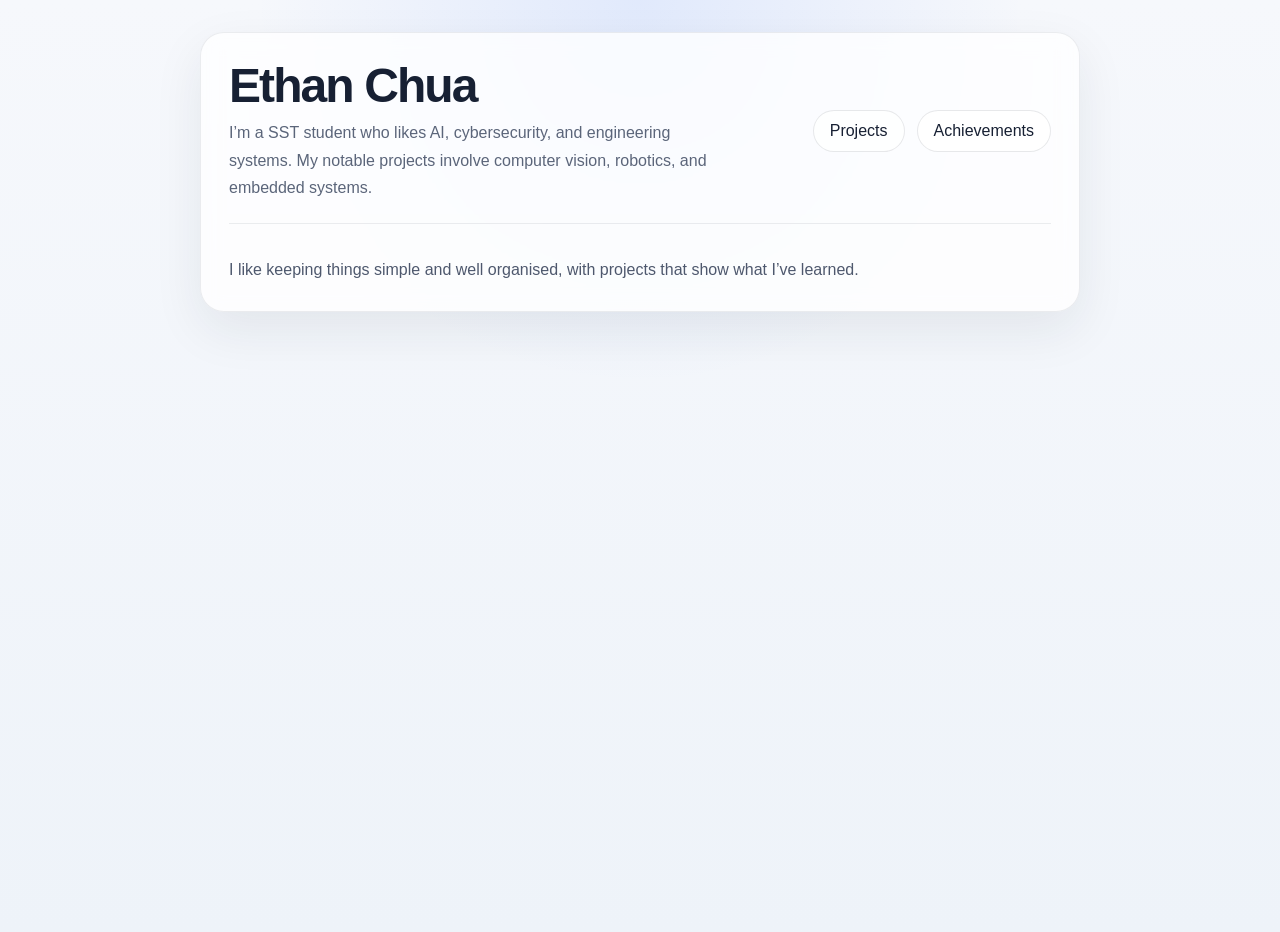
==== index.html @ 75c210fb "Add files via upload" ====
<!DOCTYPE html>
<html>
<head>
  <meta charset="utf-8">
  <meta name="viewport" content="width=device-width, initial-scale=1">
  <title>Ethan Portfolio</title>
  <link rel="stylesheet" href="style.css">
</head>

<body>
  <div class="container">

    <header class="site-header">
      <div class="brand">
        <h1>Ethan Chua</h1>
        <p>
          I’m a SST student who likes AI, cybersecurity, and engineering systems.
          My notable projects involve computer vision, robotics, and embedded systems.
        </p>
      </div>

      <nav class="nav-links" aria-label="Primary">
        <a href="projects.html">Projects</a>
        <a href="achievements.html">Achievements</a>
      </nav>
    </header>

    <div class="hero">
      <p>
        I like keeping things simple and well organised, with projects that show what I’ve learned.
      </p>
    </div>

  </div>
</body>
</html>
---- style.css ----
* {
  box-sizing: border-box;
}

body {
  margin: 0;
  min-height: 100vh;
  font-family: "Helvetica Neue", Arial, sans-serif;
  color: #172033;
  background:
    radial-gradient(circle at top, rgba(72, 128, 255, 0.12), transparent 34%),
    linear-gradient(180deg, #f6f8fc 0%, #eef3f9 100%);
}

a {
  color: inherit;
  text-decoration: none;
}

.container {
  width: min(880px, calc(100% - 32px));
  margin: 32px auto;
  padding: 28px;
  background: rgba(255, 255, 255, 0.78);
  border: 1px solid rgba(23, 32, 51, 0.08);
  border-radius: 24px;
  box-shadow: 0 18px 50px rgba(23, 32, 51, 0.08);
  backdrop-filter: blur(10px);
}

.site-header {
  display: flex;
  justify-content: space-between;
  align-items: center;
  gap: 20px;
  padding-bottom: 22px;
  border-bottom: 1px solid rgba(23, 32, 51, 0.08);
  margin-bottom: 28px;
}

.brand h1,
h1 {
  margin: 0;
  font-size: clamp(2rem, 4vw, 3rem);
  letter-spacing: -0.04em;
  line-height: 1.05;
}

.brand p {
  margin: 8px 0 0;
  max-width: 54ch;
  color: #5b657a;
  line-height: 1.7;
}

.nav-links,
.links {
  display: flex;
  flex-wrap: wrap;
  gap: 12px;
}

.nav-links a,
.links a {
  display: inline-flex;
  align-items: center;
  justify-content: center;
  min-height: 42px;
  padding: 0 16px;
  border-radius: 999px;
  border: 1px solid rgba(23, 32, 51, 0.1);
  background: rgba(255, 255, 255, 0.72);
  color: #172033;
  transition: transform 180ms ease, box-shadow 180ms ease, border-color 180ms ease, background-color 180ms ease;
}

.nav-links a:hover,
.links a:hover {
  transform: translateY(-2px);
  border-color: rgba(72, 128, 255, 0.28);
  box-shadow: 0 10px 24px rgba(72, 128, 255, 0.14);
  background: #ffffff;
}

.hero,
.content-block {
  padding: 4px 0 0;
}

.hero p,
p {
  margin: 0;
  font-size: 1rem;
  line-height: 1.7;
  color: #4e586d;
}

.links {
  margin-top: 28px;
}

.section-title {
  margin: 28px 0 14px;
  font-size: 1.05rem;
  letter-spacing: 0.02em;
  text-transform: uppercase;
  color: #5b657a;
}

.card-grid {
  display: grid;
  gap: 16px;
}

.card {
  padding: 20px;
  border-radius: 18px;
  background: rgba(255, 255, 255, 0.82);
  border: 1px solid rgba(23, 32, 51, 0.08);
  box-shadow: 0 10px 26px rgba(23, 32, 51, 0.05);
}

.card h3 {
  margin: 0 0 10px;
  font-size: 1.05rem;
  color: #172033;
}

.meta-list {
  display: grid;
  gap: 10px;
}

.meta-list p + p {
  margin-top: 0;
}

@media (max-width: 720px) {
  .container {
    margin: 16px auto;
    padding: 20px;
    border-radius: 20px;
  }

  .site-header {
    flex-direction: column;
    align-items: flex-start;
  }

  .nav-links,
  .links {
    width: 100%;
  }

  .nav-links a,
  .links a {
    flex: 1 1 auto;
  }
}
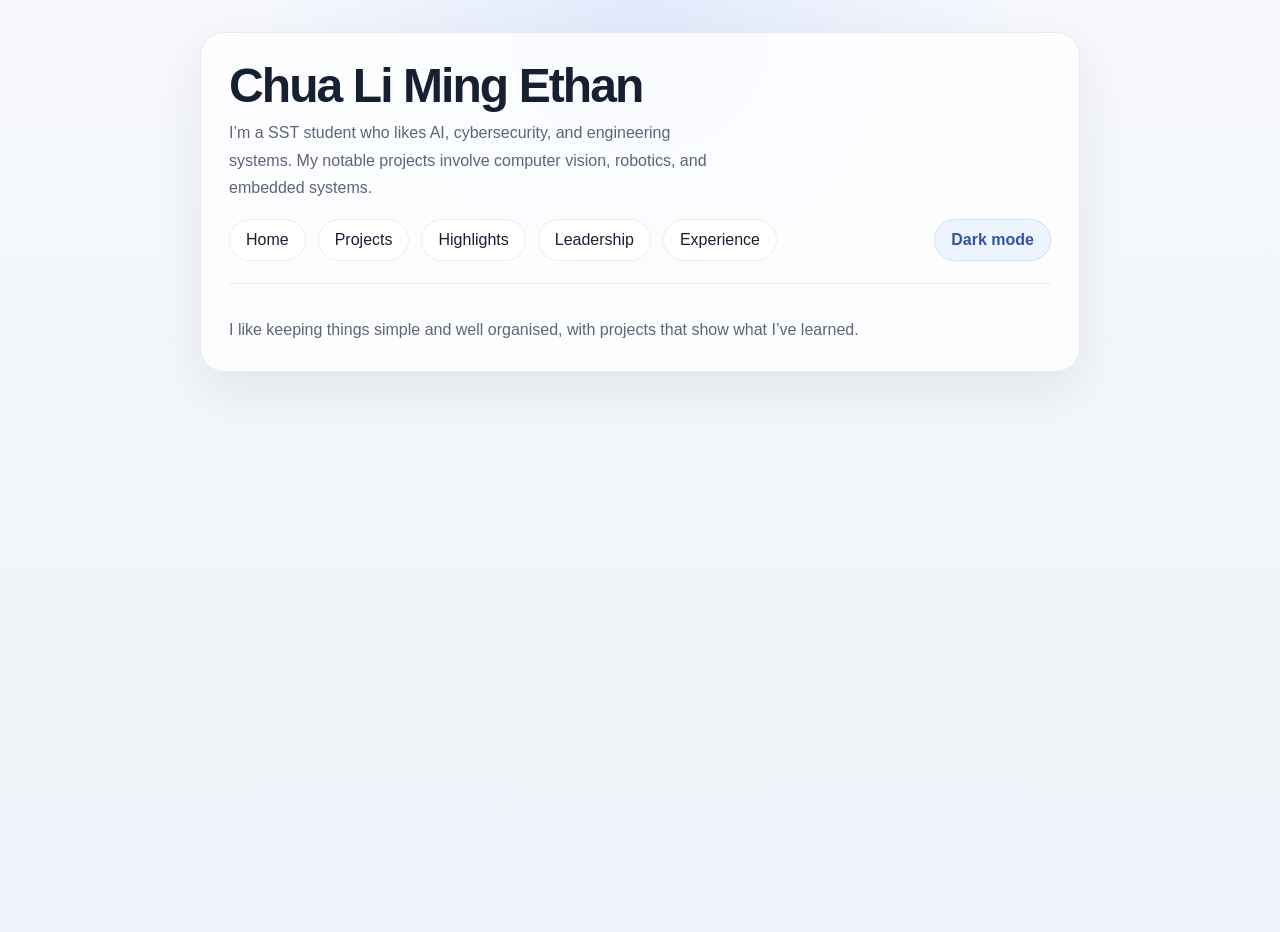
==== commit 7d3d537e: "Add files via upload" ====
--- a/index.html
+++ b/index.html
@@ -12,17 +12,24 @@
 
     <header class="site-header">
       <div class="brand">
-        <h1>Ethan Chua</h1>
+        <h1>Chua Li Ming Ethan</h1>
         <p>
           I’m a SST student who likes AI, cybersecurity, and engineering systems.
           My notable projects involve computer vision, robotics, and embedded systems.
         </p>
       </div>
 
-      <nav class="nav-links" aria-label="Primary">
-        <a href="projects.html">Projects</a>
-        <a href="achievements.html">Achievements</a>
-      </nav>
+      <div class="header-tools">
+        <nav class="nav-links" aria-label="Primary">
+          <a href="index.html">Home</a>
+          <a href="projects.html">Projects</a>
+          <a href="achievements.html">Highlights</a>
+          <a href="leadership.html">Leadership</a>
+          <a href="experience.html">Experience</a>
+        </nav>
+
+        <button class="theme-toggle" type="button" data-theme-toggle>Dark mode</button>
+      </div>
     </header>
 
     <div class="hero">
@@ -32,5 +39,6 @@
     </div>
 
   </div>
+  <script src="script.js"></script>
 </body>
 </html>
--- a/style.css
+++ b/style.css
@@ -1,3 +1,39 @@
+:root {
+  color-scheme: light;
+  --page-bg:
+    radial-gradient(circle at top, rgba(72, 128, 255, 0.12), transparent 34%),
+    linear-gradient(180deg, #f6f8fc 0%, #eef3f9 100%);
+  --surface: rgba(255, 255, 255, 0.78);
+  --surface-strong: rgba(255, 255, 255, 0.88);
+  --text: #172033;
+  --muted: #5b657a;
+  --muted-strong: #6a7489;
+  --border: rgba(23, 32, 51, 0.08);
+  --shadow: rgba(23, 32, 51, 0.08);
+  --accent: #3353a4;
+  --accent-soft: rgba(72, 128, 255, 0.08);
+  --accent-border: rgba(72, 128, 255, 0.18);
+  --accent-glow: rgba(72, 128, 255, 0.14);
+}
+
+body[data-theme="dark"] {
+  color-scheme: dark;
+  --page-bg:
+    radial-gradient(circle at top, rgba(104, 142, 255, 0.14), transparent 34%),
+    linear-gradient(180deg, #0f1421 0%, #151c2d 100%);
+  --surface: rgba(18, 24, 37, 0.78);
+  --surface-strong: rgba(18, 24, 37, 0.9);
+  --text: #eef2ff;
+  --muted: #b1b9d0;
+  --muted-strong: #9fa8c0;
+  --border: rgba(255, 255, 255, 0.1);
+  --shadow: rgba(0, 0, 0, 0.28);
+  --accent: #9fb4ff;
+  --accent-soft: rgba(104, 142, 255, 0.14);
+  --accent-border: rgba(159, 180, 255, 0.22);
+  --accent-glow: rgba(104, 142, 255, 0.18);
+}
+
 * {
   box-sizing: border-box;
 }
@@ -6,10 +42,9 @@
   margin: 0;
   min-height: 100vh;
   font-family: "Helvetica Neue", Arial, sans-serif;
-  color: #172033;
-  background:
-    radial-gradient(circle at top, rgba(72, 128, 255, 0.12), transparent 34%),
-    linear-gradient(180deg, #f6f8fc 0%, #eef3f9 100%);
+  color: var(--text);
+  background: var(--page-bg);
+  transition: background 220ms ease, color 220ms ease;
 }
 
 a {
@@ -21,20 +56,18 @@
   width: min(880px, calc(100% - 32px));
   margin: 32px auto;
   padding: 28px;
-  background: rgba(255, 255, 255, 0.78);
-  border: 1px solid rgba(23, 32, 51, 0.08);
+  background: var(--surface);
+  border: 1px solid var(--border);
   border-radius: 24px;
-  box-shadow: 0 18px 50px rgba(23, 32, 51, 0.08);
+  box-shadow: 0 18px 50px var(--shadow);
   backdrop-filter: blur(10px);
 }
 
 .site-header {
-  display: flex;
-  justify-content: space-between;
-  align-items: center;
-  gap: 20px;
+  display: grid;
+  gap: 18px;
   padding-bottom: 22px;
-  border-bottom: 1px solid rgba(23, 32, 51, 0.08);
+  border-bottom: 1px solid var(--border);
   margin-bottom: 28px;
 }
 
@@ -49,8 +82,16 @@
 .brand p {
   margin: 8px 0 0;
   max-width: 54ch;
-  color: #5b657a;
+  color: var(--muted);
   line-height: 1.7;
+}
+
+.header-tools {
+  display: flex;
+  align-items: center;
+  justify-content: space-between;
+  gap: 14px;
+  flex-wrap: wrap;
 }
 
 .nav-links,
@@ -68,18 +109,39 @@
   min-height: 42px;
   padding: 0 16px;
   border-radius: 999px;
-  border: 1px solid rgba(23, 32, 51, 0.1);
-  background: rgba(255, 255, 255, 0.72);
-  color: #172033;
-  transition: transform 180ms ease, box-shadow 180ms ease, border-color 180ms ease, background-color 180ms ease;
+  border: 1px solid var(--border);
+  background: var(--surface-strong);
+  color: var(--text);
+  transition: transform 180ms ease, box-shadow 180ms ease, border-color 180ms ease, background-color 180ms ease, color 180ms ease;
 }
 
 .nav-links a:hover,
 .links a:hover {
   transform: translateY(-2px);
-  border-color: rgba(72, 128, 255, 0.28);
-  box-shadow: 0 10px 24px rgba(72, 128, 255, 0.14);
-  background: #ffffff;
+  border-color: var(--accent-border);
+  box-shadow: 0 10px 24px var(--accent-glow);
+  background: var(--surface-strong);
+}
+
+.theme-toggle {
+  display: inline-flex;
+  align-items: center;
+  justify-content: center;
+  min-height: 42px;
+  padding: 0 16px;
+  border-radius: 999px;
+  border: 1px solid var(--accent-border);
+  background: var(--accent-soft);
+  color: var(--accent);
+  font: inherit;
+  font-weight: 700;
+  cursor: pointer;
+  transition: transform 180ms ease, box-shadow 180ms ease, border-color 180ms ease, background-color 180ms ease, color 180ms ease;
+}
+
+.theme-toggle:hover {
+  transform: translateY(-2px);
+  box-shadow: 0 10px 24px var(--accent-glow);
 }
 
 .hero,
@@ -92,7 +154,7 @@
   margin: 0;
   font-size: 1rem;
   line-height: 1.7;
-  color: #4e586d;
+  color: var(--muted);
 }
 
 .links {
@@ -104,7 +166,7 @@
   font-size: 1.05rem;
   letter-spacing: 0.02em;
   text-transform: uppercase;
-  color: #5b657a;
+  color: var(--muted);
 }
 
 .card-grid {
@@ -115,15 +177,50 @@
 .card {
   padding: 20px;
   border-radius: 18px;
-  background: rgba(255, 255, 255, 0.82);
-  border: 1px solid rgba(23, 32, 51, 0.08);
+  background: var(--surface-strong);
+  border: 1px solid var(--border);
   box-shadow: 0 10px 26px rgba(23, 32, 51, 0.05);
+  overflow: hidden;
 }
 
 .card h3 {
-  margin: 0 0 10px;
-  font-size: 1.05rem;
-  color: #172033;
+  margin: -20px -20px 16px;
+  padding: 18px 20px 14px;
+  font-size: 1.2rem;
+  color: var(--text);
+  background: linear-gradient(180deg, var(--accent-soft), rgba(72, 128, 255, 0.02));
+  border-bottom: 1px solid var(--border);
+}
+
+.card-meta {
+  margin-top: -2px;
+  margin-bottom: 14px;
+  font-size: 0.88rem;
+  font-weight: 700;
+  letter-spacing: 0.08em;
+  text-transform: uppercase;
+  color: var(--muted-strong);
+}
+
+.tag-list {
+  display: flex;
+  flex-wrap: wrap;
+  gap: 8px;
+  margin-top: 14px;
+}
+
+.tag {
+  display: inline-flex;
+  align-items: center;
+  min-height: 30px;
+  padding: 0 12px;
+  border-radius: 999px;
+  border: 1px solid var(--accent-border);
+  background: var(--accent-soft);
+  color: var(--accent);
+  font-size: 0.88rem;
+  font-weight: 600;
+  letter-spacing: 0.01em;
 }
 
 .meta-list {
@@ -131,8 +228,51 @@
   gap: 10px;
 }
 
-.meta-list p + p {
-  margin-top: 0;
+.achievement-groups {
+  display: grid;
+  gap: 16px;
+}
+
+.achievement-list {
+  display: grid;
+  gap: 12px;
+}
+
+.achievement-item {
+  padding: 14px 0 0;
+  border-top: 1px solid var(--border);
+}
+
+.achievement-item:first-child {
+  padding-top: 0;
+  border-top: 0;
+}
+
+.achievement-head {
+  display: flex;
+  justify-content: space-between;
+  align-items: baseline;
+  gap: 12px;
+}
+
+.achievement-title {
+  margin: 0;
+  font-weight: 700;
+  color: var(--text);
+}
+
+.achievement-year {
+  flex: none;
+  font-size: 0.84rem;
+  font-weight: 700;
+  letter-spacing: 0.06em;
+  text-transform: uppercase;
+  color: var(--muted-strong);
+}
+
+.achievement-desc {
+  margin-top: 8px;
+  color: var(--muted);
 }
 
 @media (max-width: 720px) {
@@ -143,17 +283,27 @@
   }
 
   .site-header {
+    gap: 14px;
+  }
+
+  .nav-links,
+  .links,
+  .header-tools {
+    width: 100%;
+  }
+
+  .nav-links a,
+  .links a,
+  .theme-toggle {
+    flex: 1 1 auto;
+  }
+
+  .header-tools {
     flex-direction: column;
-    align-items: flex-start;
-  }
-
-  .nav-links,
-  .links {
+    align-items: stretch;
+  }
+
+  .theme-toggle {
     width: 100%;
   }
-
-  .nav-links a,
-  .links a {
-    flex: 1 1 auto;
-  }
 }
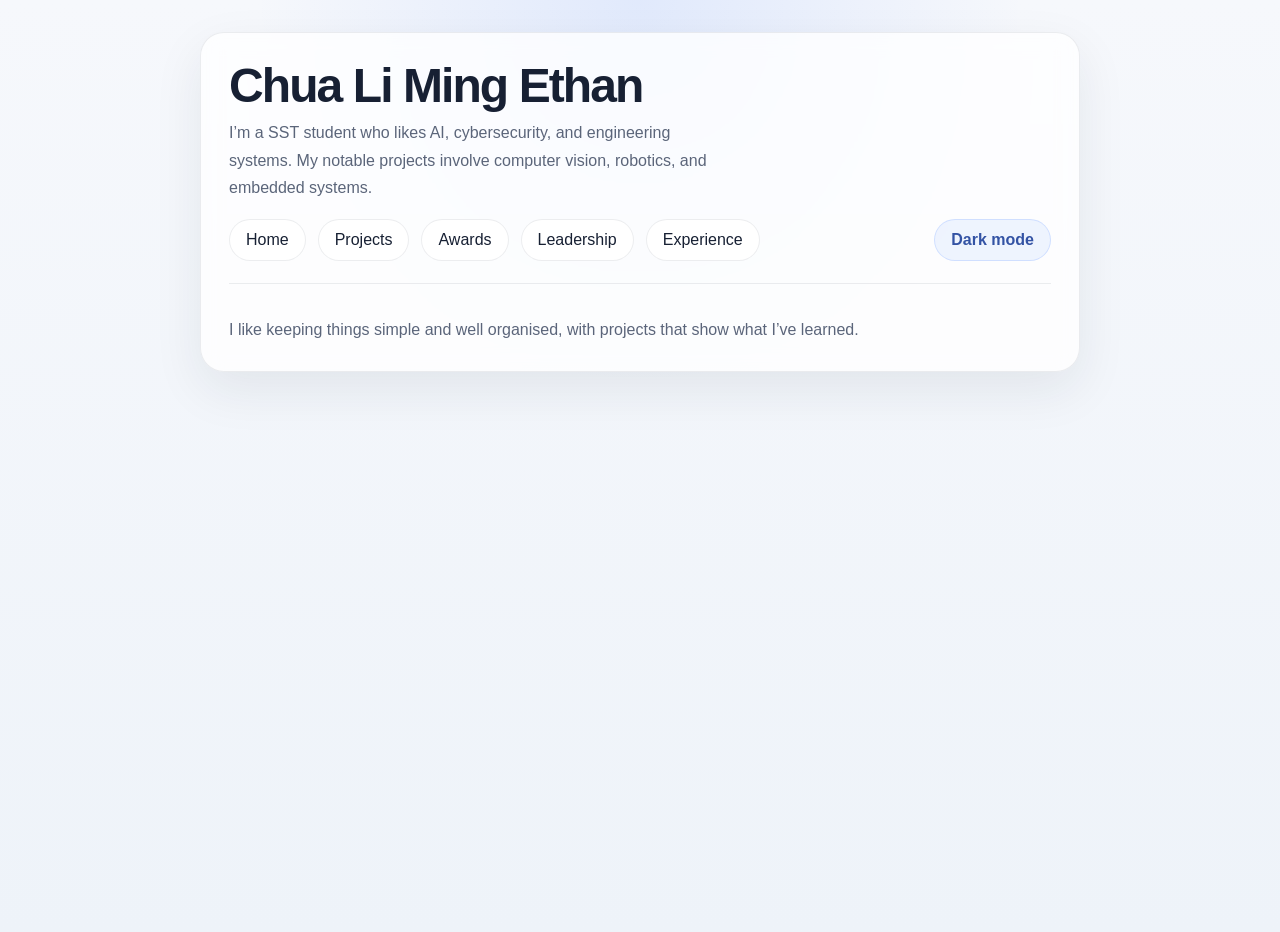
==== commit 534de2c1: "Add files via upload" ====
--- a/index.html
+++ b/index.html
@@ -23,7 +23,7 @@
         <nav class="nav-links" aria-label="Primary">
           <a href="index.html">Home</a>
           <a href="projects.html">Projects</a>
-          <a href="achievements.html">Highlights</a>
+          <a href="achievements.html">Awards</a>
           <a href="leadership.html">Leadership</a>
           <a href="experience.html">Experience</a>
         </nav>
